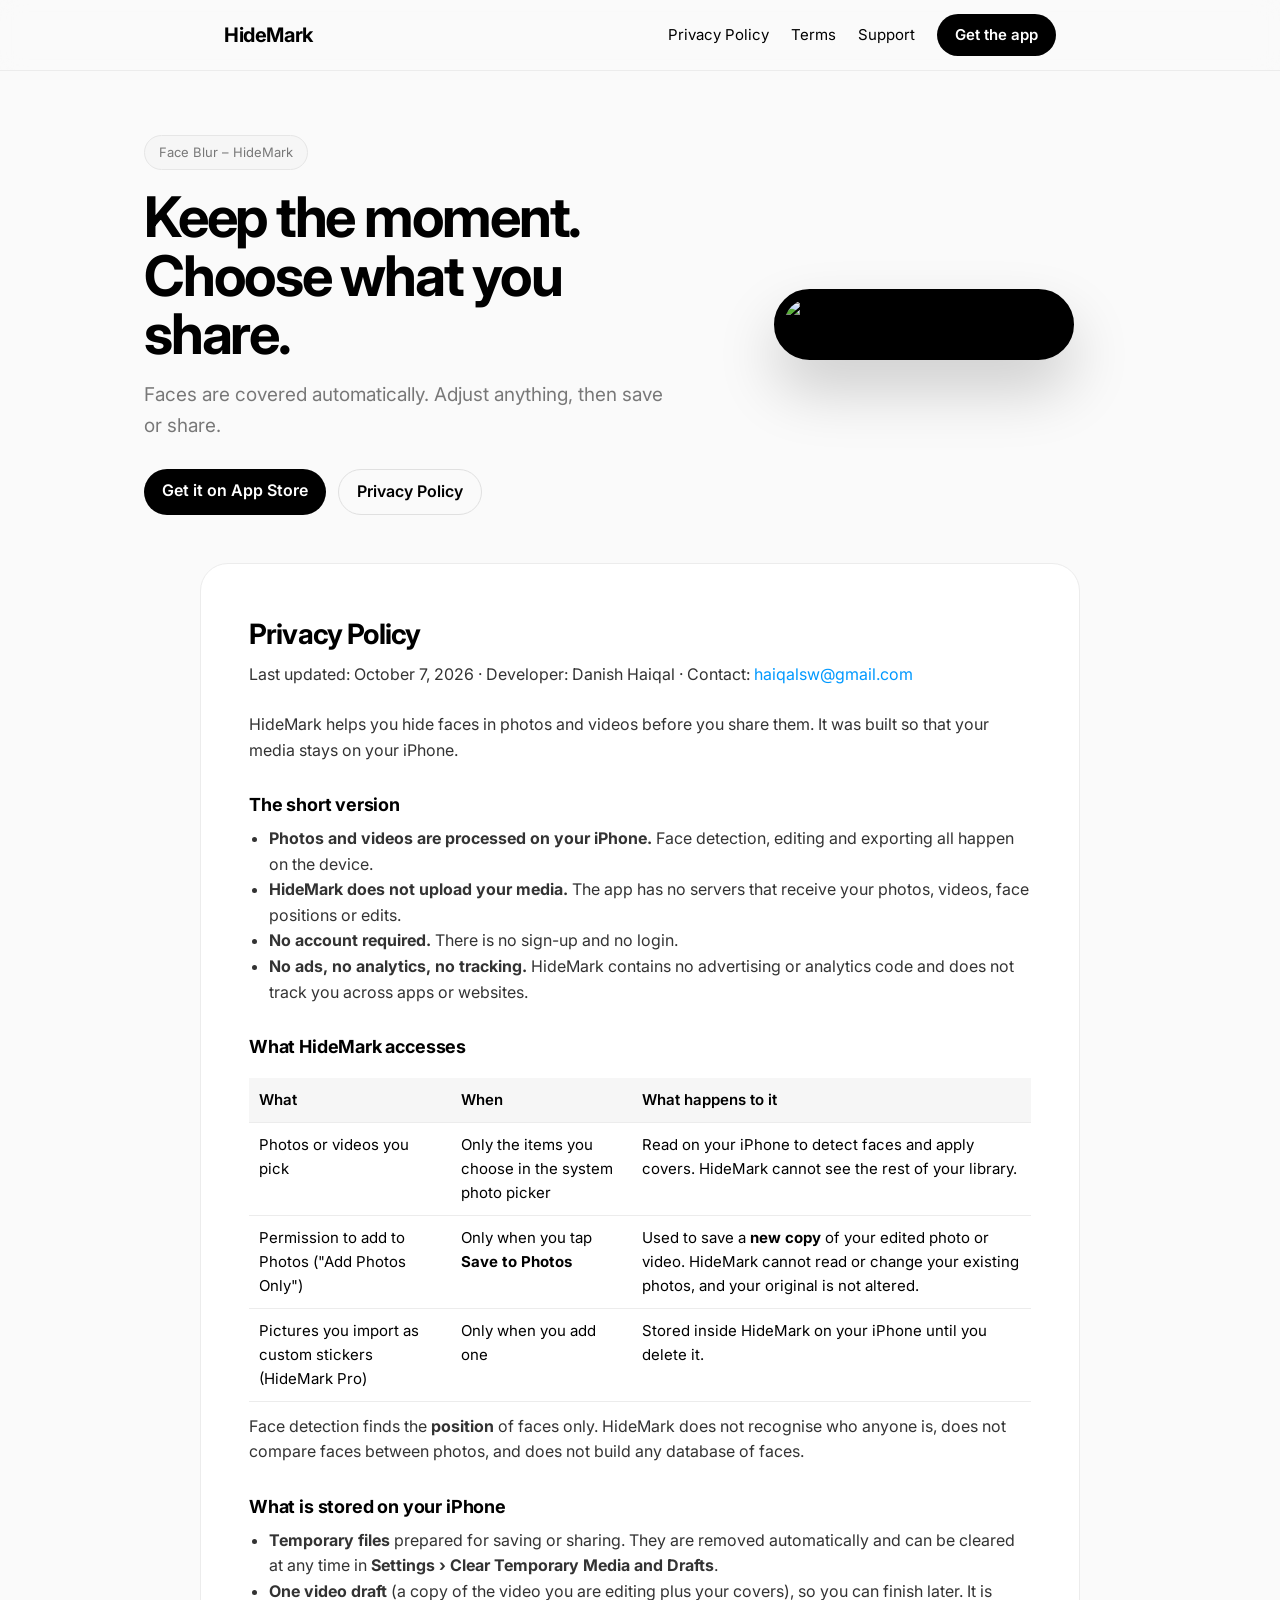
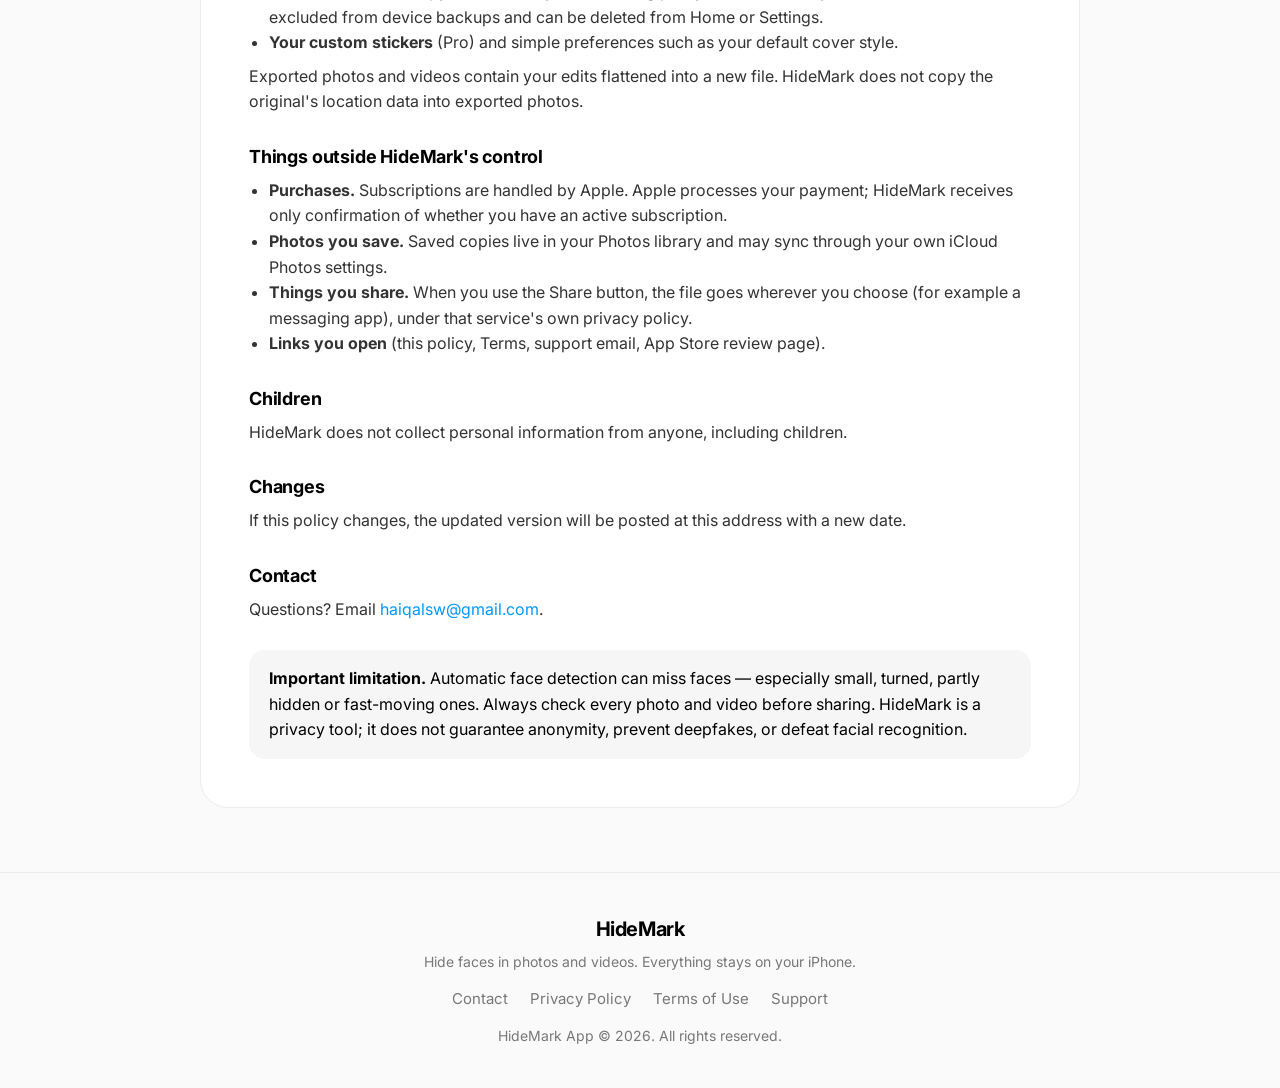
==== index.html @ 0fed03ee "HideMark website" ====
<!doctype html><html lang="en"><head><meta charset="utf-8"><meta name="viewport" content="width=device-width,initial-scale=1"><title>Privacy Policy – HideMark</title><meta name="description" content="Face Blur – HideMark: blur and cover faces in photos and videos, privately on your iPhone."><link rel="preconnect" href="https://fonts.googleapis.com"><link href="https://fonts.googleapis.com/css2?family=Inter:wght@400;500;600;700&display=swap" rel="stylesheet"><link rel="stylesheet" href="/style.css"></head><body>
<nav><div class="nav"><a class="brand" href="/">HideMark</a><div class="links"><a href="/privacy">Privacy Policy</a><a class="hide" href="/terms">Terms</a><a href="/support">Support</a><a class="btn hide" href="https://apps.apple.com/search?term=HideMark">Get the app</a></div></div></nav>
<header class="hero2"><div><span class="pill">Face Blur – HideMark</span><h1>Keep the moment. Choose what you share.</h1><p>Faces are covered automatically. Adjust anything, then save or share.</p><div class="cta"><a class="btn" href="https://apps.apple.com/search?term=HideMark">Get it on App Store</a><a class="ghost" href="#privacypolicy">Privacy Policy</a></div></div><div class="phone"><img src="/assets/app-screenshot.png" alt="HideMark app screenshot showing faces covered in a photo"></div></header>
<main class="card" id="privacypolicy"><h2>Privacy Policy</h2><p class="meta">Last updated: October 7, 2026 · Developer: Danish Haiqal · Contact: <a href="mailto:haiqalsw@gmail.com">haiqalsw@gmail.com</a></p>
<p>HideMark helps you hide faces in photos and videos before you share them. It was built so that your media stays on your iPhone.</p>
<h3>The short version</h3><ul><li><b>Photos and videos are processed on your iPhone.</b> Face detection, editing and exporting all happen on the device.</li><li><b>HideMark does not upload your media.</b> The app has no servers that receive your photos, videos, face positions or edits.</li><li><b>No account required.</b> There is no sign-up and no login.</li><li><b>No ads, no analytics, no tracking.</b> HideMark contains no advertising or analytics code and does not track you across apps or websites.</li></ul>
<h3>What HideMark accesses</h3><div class="tw"><table><tr><th>What</th><th>When</th><th>What happens to it</th></tr>
<tr><td>Photos or videos you pick</td><td>Only the items you choose in the system photo picker</td><td>Read on your iPhone to detect faces and apply covers. HideMark cannot see the rest of your library.</td></tr>
<tr><td>Permission to add to Photos ("Add Photos Only")</td><td>Only when you tap <b>Save to Photos</b></td><td>Used to save a <b>new copy</b> of your edited photo or video. HideMark cannot read or change your existing photos, and your original is not altered.</td></tr>
<tr><td>Pictures you import as custom stickers (HideMark Pro)</td><td>Only when you add one</td><td>Stored inside HideMark on your iPhone until you delete it.</td></tr></table></div>
<p style="margin-top:12px">Face detection finds the <b>position</b> of faces only. HideMark does not recognise who anyone is, does not compare faces between photos, and does not build any database of faces.</p>
<h3>What is stored on your iPhone</h3><ul><li><b>Temporary files</b> prepared for saving or sharing. They are removed automatically and can be cleared at any time in <b>Settings › Clear Temporary Media and Drafts</b>.</li><li><b>One video draft</b> (a copy of the video you are editing plus your covers), so you can finish later. It is excluded from device backups and can be deleted from Home or Settings.</li><li><b>Your custom stickers</b> (Pro) and simple preferences such as your default cover style.</li></ul>
<p style="margin-top:8px">Exported photos and videos contain your edits flattened into a new file. HideMark does not copy the original's location data into exported photos.</p>
<h3>Things outside HideMark's control</h3><ul><li><b>Purchases.</b> Subscriptions are handled by Apple. Apple processes your payment; HideMark receives only confirmation of whether you have an active subscription.</li><li><b>Photos you save.</b> Saved copies live in your Photos library and may sync through your own iCloud Photos settings.</li><li><b>Things you share.</b> When you use the Share button, the file goes wherever you choose (for example a messaging app), under that service's own privacy policy.</li><li><b>Links you open</b> (this policy, Terms, support email, App Store review page).</li></ul>
<h3>Children</h3><p>HideMark does not collect personal information from anyone, including children.</p>
<h3>Changes</h3><p>If this policy changes, the updated version will be posted at this address with a new date.</p>
<h3>Contact</h3><p>Questions? Email <a href="mailto:haiqalsw@gmail.com">haiqalsw@gmail.com</a>.</p>
<div class="note"><b>Important limitation.</b> Automatic face detection can miss faces — especially small, turned, partly hidden or fast-moving ones. Always check every photo and video before sharing. HideMark is a privacy tool; it does not guarantee anonymity, prevent deepfakes, or defeat facial recognition.</div></main>
<footer><span class="brand" style="color:#000">HideMark</span>Hide faces in photos and videos. Everything stays on your iPhone.<div class="links"><a href="mailto:haiqalsw@gmail.com">Contact</a><a href="/privacy">Privacy Policy</a><a href="/terms">Terms of Use</a><a href="/support">Support</a></div>HideMark App © 2026. All rights reserved.</footer></body></html>
---- style.css ----
*{box-sizing:border-box;margin:0;padding:0}body{font-family:Inter,-apple-system,BlinkMacSystemFont,"Segoe UI",sans-serif;background:#fafafa;color:#000;line-height:1.6;-webkit-font-smoothing:antialiased}
a{color:#0099ff;text-decoration:none}a:hover{text-decoration:underline}
nav{position:sticky;top:0;background:rgba(250,250,250,.85);backdrop-filter:blur(12px);border-bottom:1px solid #ececec;z-index:9}
.nav{max-width:880px;margin:auto;display:flex;align-items:center;justify-content:space-between;padding:14px 24px}
.brand{font-weight:700;font-size:20px;color:#000;letter-spacing:-.02em}.links{display:flex;gap:22px;align-items:center;font-size:15px}.links a{color:#000}
.btn{background:#000;color:#fff!important;padding:9px 18px;border-radius:999px;font-weight:600}
.hero{max-width:880px;margin:auto;padding:72px 24px 32px;text-align:center}.pill{display:inline-block;background:#f6f6f6;border:1px solid #e6e6e6;border-radius:999px;padding:6px 14px;font-size:13px;color:#787878;margin-bottom:18px}
h1{font-size:clamp(34px,6vw,56px);letter-spacing:-.04em;line-height:1.05;font-weight:700}.hero p{color:#787878;font-size:18px;margin-top:14px}
.card{max-width:880px;margin:24px auto 64px;background:#fff;border:1px solid #ececec;border-radius:28px;padding:clamp(24px,5vw,48px)}
.card h2{font-size:28px;letter-spacing:-.03em;margin-bottom:6px}.meta{color:#787878;font-size:14px;margin-bottom:24px}
.card h3{font-size:18px;margin:28px 0 6px;letter-spacing:-.01em}.card p,.card li{color:#333;font-size:16px}.card ul{padding-left:20px;margin-top:6px}
footer{border-top:1px solid #ececec;padding:40px 24px;text-align:center;color:#787878;font-size:14px}footer .brand{display:block;margin-bottom:6px}footer .links{justify-content:center;margin:14px 0;flex-wrap:wrap}footer .links a{color:#787878}
@media(max-width:600px){.links .hide{display:none}.nav{padding:12px 16px}}table{width:100%;border-collapse:collapse;margin-top:10px;font-size:15px}th,td{text-align:left;padding:10px;border-bottom:1px solid #ececec;vertical-align:top}th{background:#f6f6f6;font-weight:600}
.note{background:#f6f6f6;border-radius:16px;padding:16px 20px;margin-top:28px}.tw{overflow-x:auto}
.hero2{max-width:1040px;margin:auto;padding:64px 24px 24px;display:grid;grid-template-columns:1.1fr .9fr;gap:48px;align-items:center}
.hero2 h1{text-align:left}.hero2 p{color:#787878;font-size:19px;margin:16px 0 28px}.cta{display:flex;gap:12px;flex-wrap:wrap}.ghost{border:1px solid #e0e0e0;padding:9px 18px;border-radius:999px;color:#000;font-weight:600}
.phone{justify-self:center;width:min(300px,80vw);border:10px solid #000;border-radius:48px;overflow:hidden;background:#000;box-shadow:0 30px 60px rgba(0,0,0,.18)}.phone img{display:block;width:100%;height:auto}
@media(max-width:800px){.hero2{grid-template-columns:1fr;text-align:center;padding-top:40px}.hero2 h1{text-align:center}.cta{justify-content:center}}
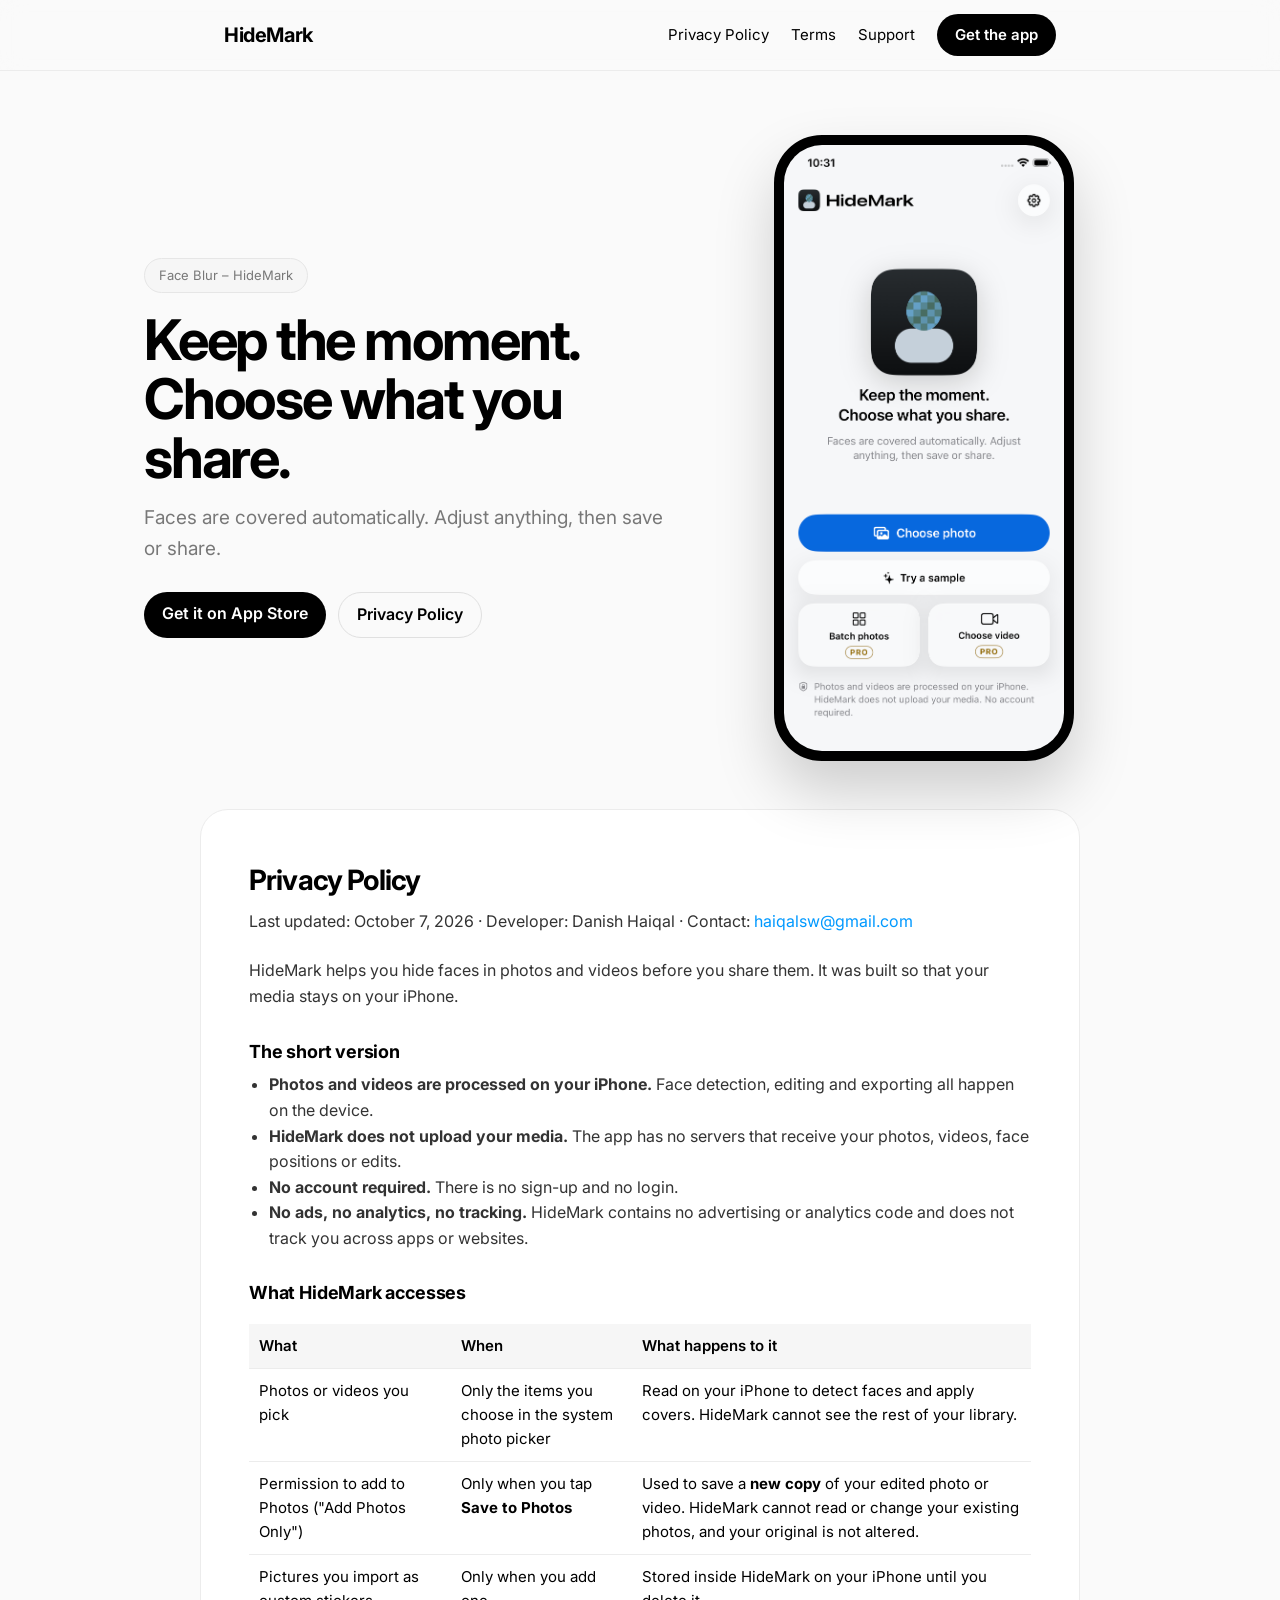
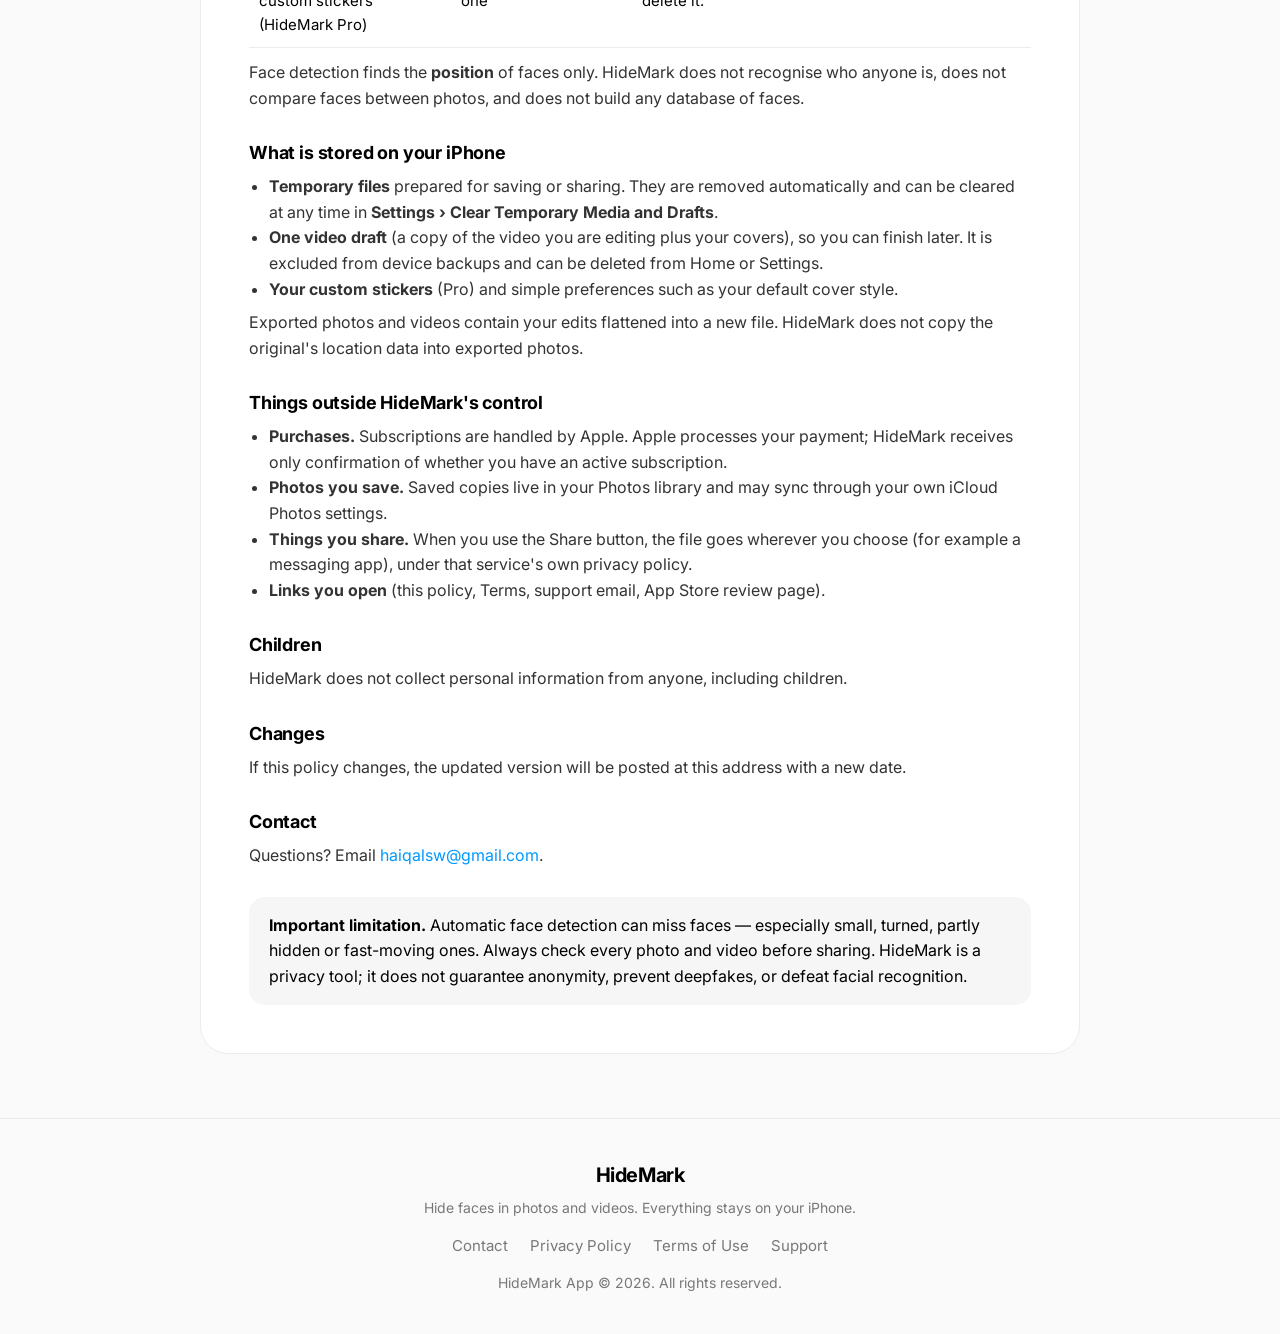
==== commit 7e6fe1f6: "Fix homepage title" ====
--- a/index.html
+++ b/index.html
@@ -1,4 +1,4 @@
-<!doctype html><html lang="en"><head><meta charset="utf-8"><meta name="viewport" content="width=device-width,initial-scale=1"><title>Privacy Policy – HideMark</title><meta name="description" content="Face Blur – HideMark: blur and cover faces in photos and videos, privately on your iPhone."><link rel="preconnect" href="https://fonts.googleapis.com"><link href="https://fonts.googleapis.com/css2?family=Inter:wght@400;500;600;700&display=swap" rel="stylesheet"><link rel="stylesheet" href="/style.css"></head><body>
+<!doctype html><html lang="en"><head><meta charset="utf-8"><meta name="viewport" content="width=device-width,initial-scale=1"><title>HideMark – Face Blur for iPhone</title><meta name="description" content="Face Blur – HideMark: blur and cover faces in photos and videos, privately on your iPhone."><link rel="preconnect" href="https://fonts.googleapis.com"><link href="https://fonts.googleapis.com/css2?family=Inter:wght@400;500;600;700&display=swap" rel="stylesheet"><link rel="stylesheet" href="/style.css"></head><body>
 <nav><div class="nav"><a class="brand" href="/">HideMark</a><div class="links"><a href="/privacy">Privacy Policy</a><a class="hide" href="/terms">Terms</a><a href="/support">Support</a><a class="btn hide" href="https://apps.apple.com/search?term=HideMark">Get the app</a></div></div></nav>
 <header class="hero2"><div><span class="pill">Face Blur – HideMark</span><h1>Keep the moment. Choose what you share.</h1><p>Faces are covered automatically. Adjust anything, then save or share.</p><div class="cta"><a class="btn" href="https://apps.apple.com/search?term=HideMark">Get it on App Store</a><a class="ghost" href="#privacypolicy">Privacy Policy</a></div></div><div class="phone"><img src="/assets/app-screenshot.png" alt="HideMark app screenshot showing faces covered in a photo"></div></header>
 <main class="card" id="privacypolicy"><h2>Privacy Policy</h2><p class="meta">Last updated: October 7, 2026 · Developer: Danish Haiqal · Contact: <a href="mailto:haiqalsw@gmail.com">haiqalsw@gmail.com</a></p>
